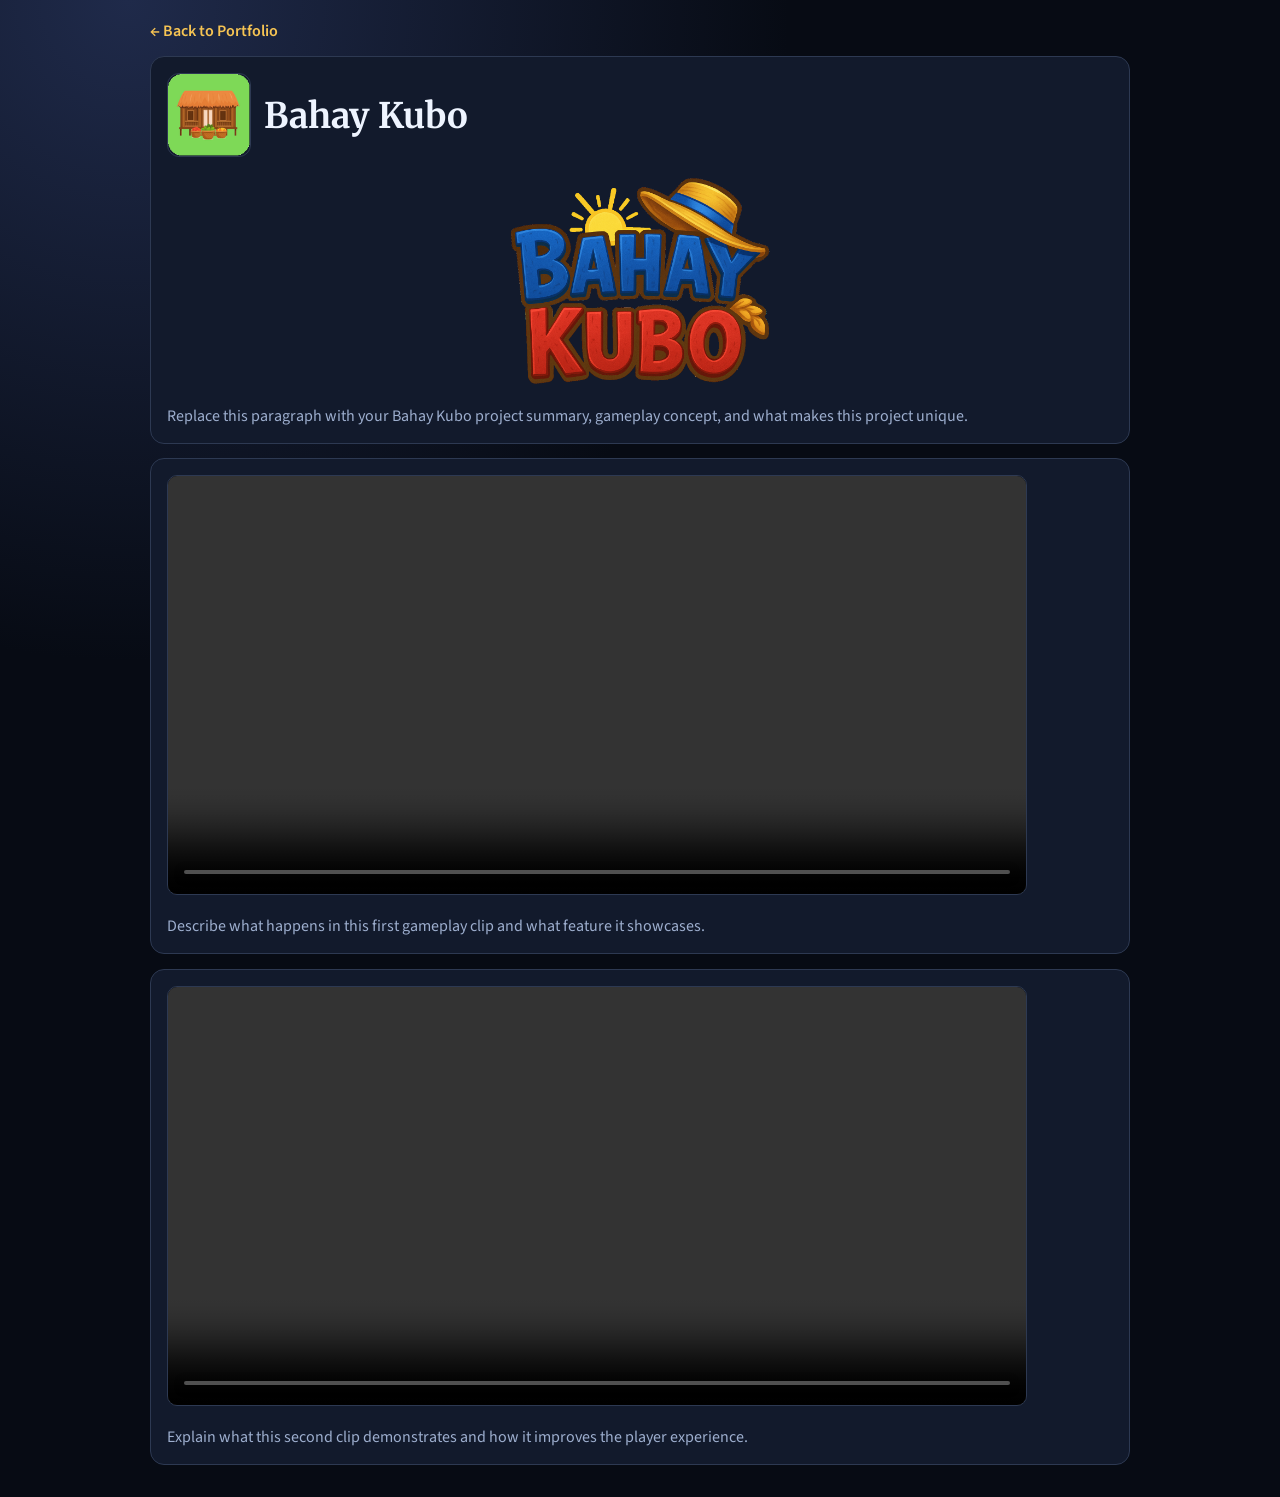
==== portfolio/Bahay Kubo/index.html @ 03851aae "reorganized portfolio structure to flat layout" ====
<!DOCTYPE html>
<html lang="en">
  <head>
    <meta charset="UTF-8" />
    <meta name="viewport" content="width=device-width, initial-scale=1.0" />
    <title>Bahay Kubo | Project Showcase</title>
    <meta
      name="description"
      content="Bahay Kubo project page with gameplay videos and implementation notes."
    />
    <link rel="preconnect" href="https://fonts.googleapis.com" />
    <link rel="preconnect" href="https://fonts.gstatic.com" crossorigin />
    <link
      href="https://fonts.googleapis.com/css2?family=Merriweather:wght@400;700&family=Source+Sans+3:wght@400;500;600;700&display=swap"
      rel="stylesheet"
    />
    <style>
      :root {
        --bg: #070b14;
        --panel: #121a2c;
        --card: #1a2337;
        --line: #2d3952;
        --text: #eef4ff;
        --muted: #9daece;
        --gold: #f6c453;
      }

      * {
        box-sizing: border-box;
      }

      body {
        margin: 0;
        font-family: "Source Sans 3", "Segoe UI", sans-serif;
        color: var(--text);
        background: radial-gradient(circle at 10% 0%, #1f2a4a 0%, transparent 35%), var(--bg);
      }

      .page {
        width: min(980px, calc(100% - 2rem));
        margin: 1.25rem auto 2rem;
      }

      .back-link {
        color: var(--gold);
        text-decoration: none;
        font-weight: 600;
      }

      .hero,
      .section {
        margin-top: 0.9rem;
        border: 1px solid var(--line);
        background: var(--panel);
        border-radius: 14px;
        padding: 1rem;
      }

      .hero-head {
        display: flex;
        align-items: center;
        gap: 0.8rem;
      }

      .hero-icon {
        width: 84px;
        height: 84px;
        border-radius: 12px;
        border: 1px solid var(--line);
        object-fit: cover;
      }

      .hero-logo {
        width: min(100%, 520px);
        max-height: 230px;
        object-fit: contain;
        display: block;
        margin: 0.55rem auto 0.2rem;
      }

      h1,
      h2 {
        margin: 0;
        font-family: "Merriweather", Georgia, serif;
      }

      h1 {
        font-size: clamp(1.6rem, 3.5vw, 2.2rem);
      }

      p {
        color: var(--muted);
        margin: 0.55rem 0 0;
      }

      .section {
        display: grid;
        gap: 0.7rem;
      }

      .section video {
        width: min(100%, 860px);
        max-height: 420px;
        object-fit: contain;
        border-radius: 10px;
        border: 1px solid var(--line);
        background: #050912;
      }

      @media (max-width: 700px) {
        .page {
          width: calc(100% - 1rem);
        }

        .hero-head {
          align-items: flex-start;
        }
      }
    </style>
  </head>
  <body>
    <main class="page">
      <a class="back-link" href="../../../index.html#portfolio">← Back to Portfolio</a>

      <section class="hero">
        <div class="hero-head">
          <img class="hero-icon" src="icon.png" alt="Bahay Kubo icon" />
          <div>
            <h1>Bahay Kubo</h1>
          </div>
        </div>
        <img class="hero-logo" src="logo.png" alt="Bahay Kubo logo" />
        <p>
          Replace this paragraph with your Bahay Kubo project summary,
          gameplay concept, and what makes this project unique.
        </p>
      </section>

      <section class="section">
        <video controls preload="metadata" playsinline>
          <source src="First.mp4" type="video/mp4" />
          Your browser does not support the video tag.
        </video>
        <p>
          Describe what happens in this first gameplay clip and what feature it showcases.
        </p>
      </section>

      <section class="section">
        <video controls preload="metadata" playsinline>
          <source src="Second.mp4" type="video/mp4" />
          Your browser does not support the video tag.
        </video>
        <p>
          Explain what this second clip demonstrates and how it improves the player experience.
        </p>
      </section>
    </main>
  </body>
</html>
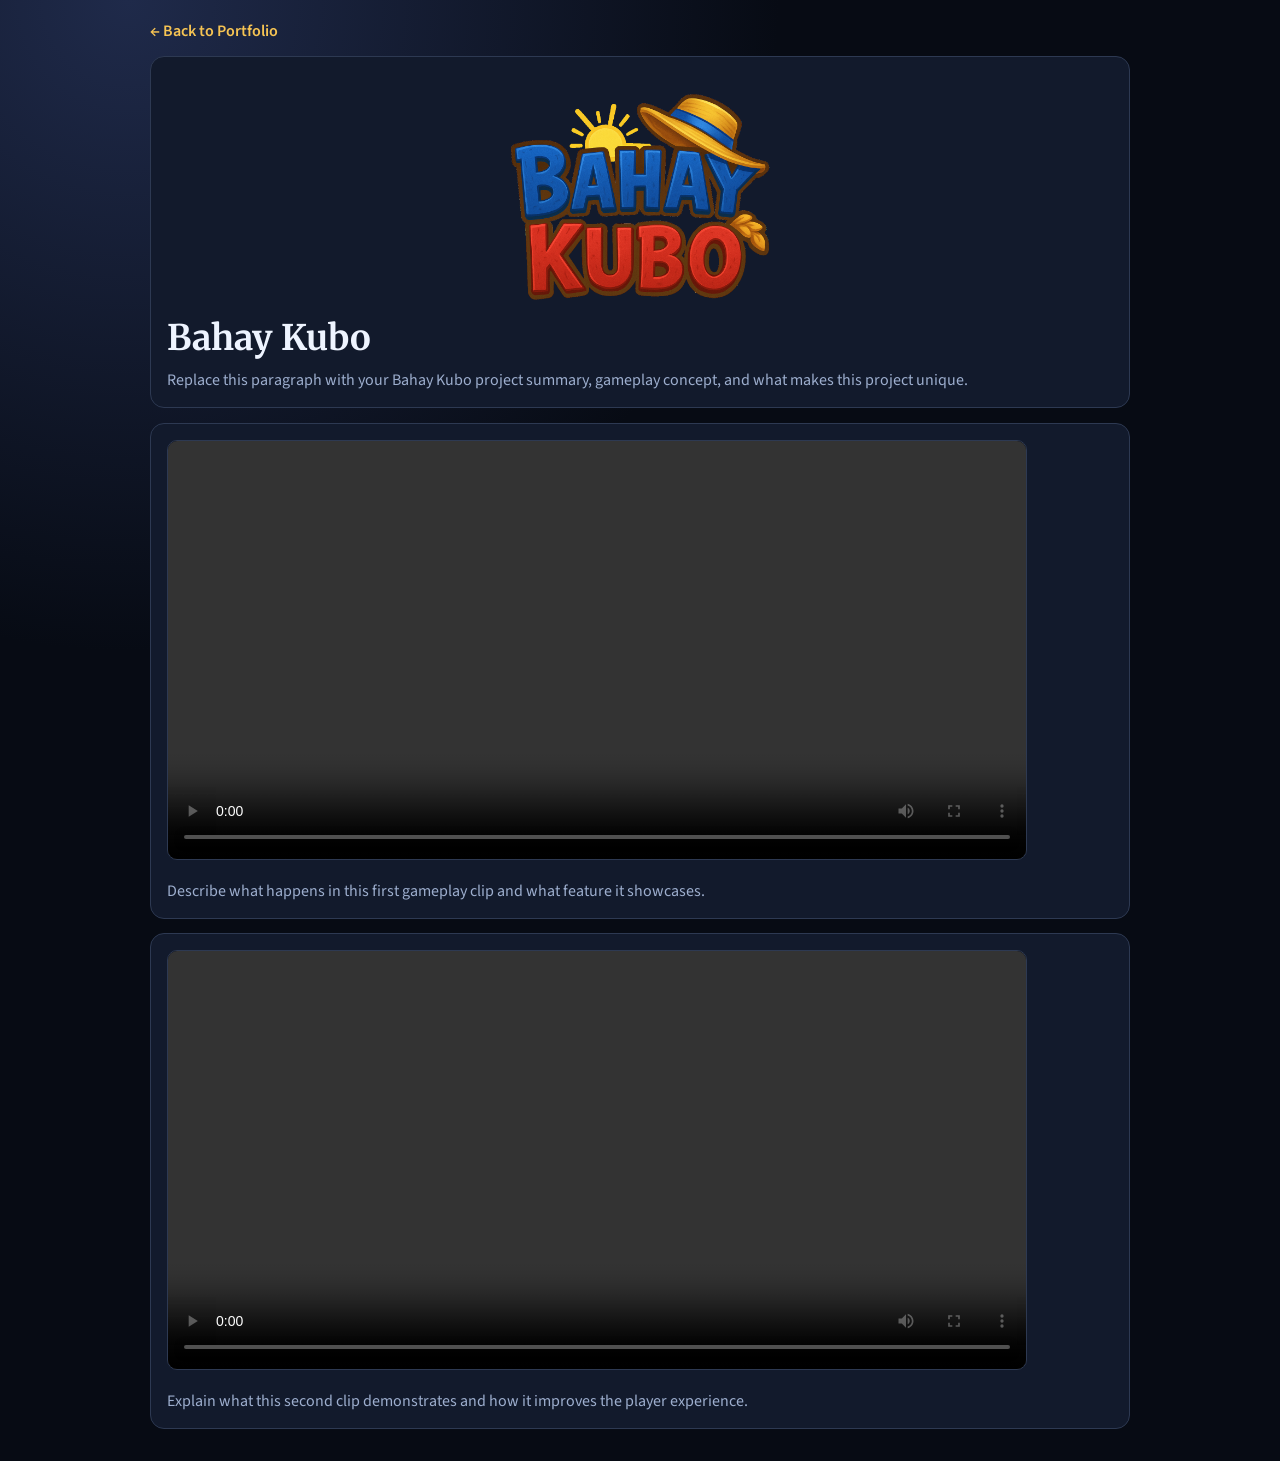
==== commit 89c99c2b: "updated every index" ====
--- a/portfolio/Bahay Kubo/index.html
+++ b/portfolio/Bahay Kubo/index.html
@@ -123,13 +123,8 @@
       <a class="back-link" href="../../../index.html#portfolio">← Back to Portfolio</a>
 
       <section class="hero">
-        <div class="hero-head">
-          <img class="hero-icon" src="icon.png" alt="Bahay Kubo icon" />
-          <div>
-            <h1>Bahay Kubo</h1>
-          </div>
-        </div>
         <img class="hero-logo" src="logo.png" alt="Bahay Kubo logo" />
+        <h1>Bahay Kubo</h1>
         <p>
           Replace this paragraph with your Bahay Kubo project summary,
           gameplay concept, and what makes this project unique.
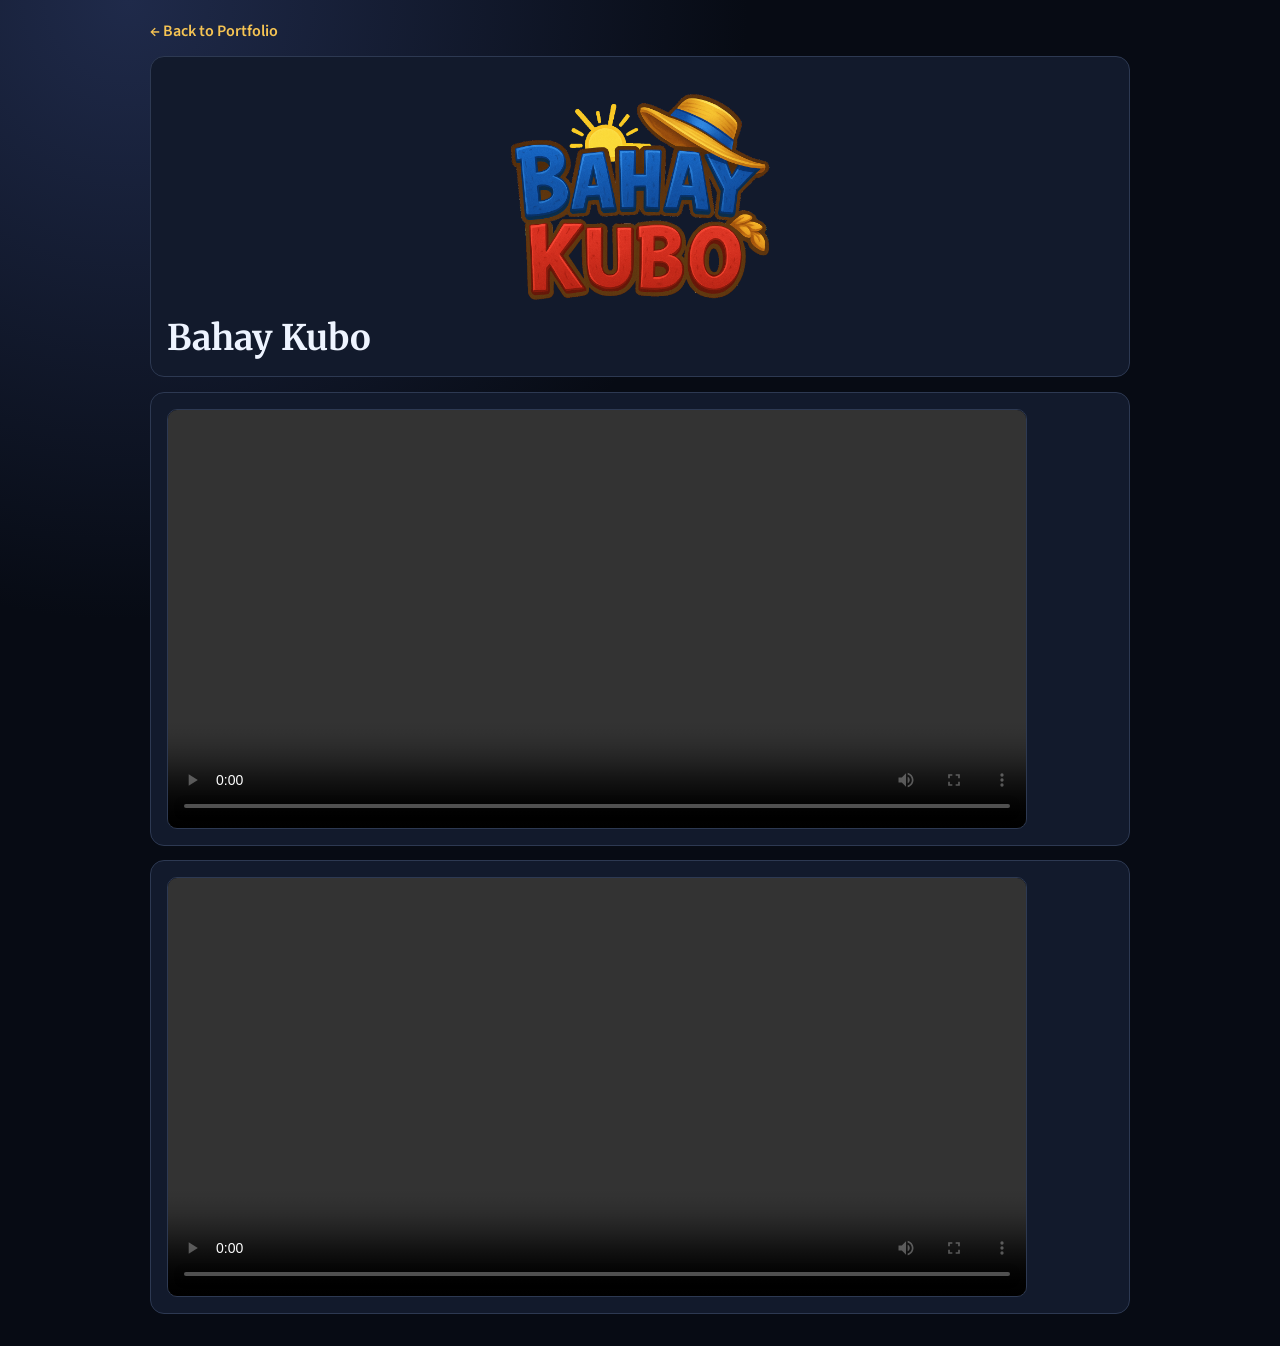
==== commit b83a3fd6: "another overhaul for indexes" ====
--- a/portfolio/Bahay Kubo/index.html
+++ b/portfolio/Bahay Kubo/index.html
@@ -125,10 +125,6 @@
       <section class="hero">
         <img class="hero-logo" src="logo.png" alt="Bahay Kubo logo" />
         <h1>Bahay Kubo</h1>
-        <p>
-          Replace this paragraph with your Bahay Kubo project summary,
-          gameplay concept, and what makes this project unique.
-        </p>
       </section>
 
       <section class="section">
@@ -136,9 +132,6 @@
           <source src="First.mp4" type="video/mp4" />
           Your browser does not support the video tag.
         </video>
-        <p>
-          Describe what happens in this first gameplay clip and what feature it showcases.
-        </p>
       </section>
 
       <section class="section">
@@ -146,9 +139,6 @@
           <source src="Second.mp4" type="video/mp4" />
           Your browser does not support the video tag.
         </video>
-        <p>
-          Explain what this second clip demonstrates and how it improves the player experience.
-        </p>
       </section>
     </main>
   </body>
